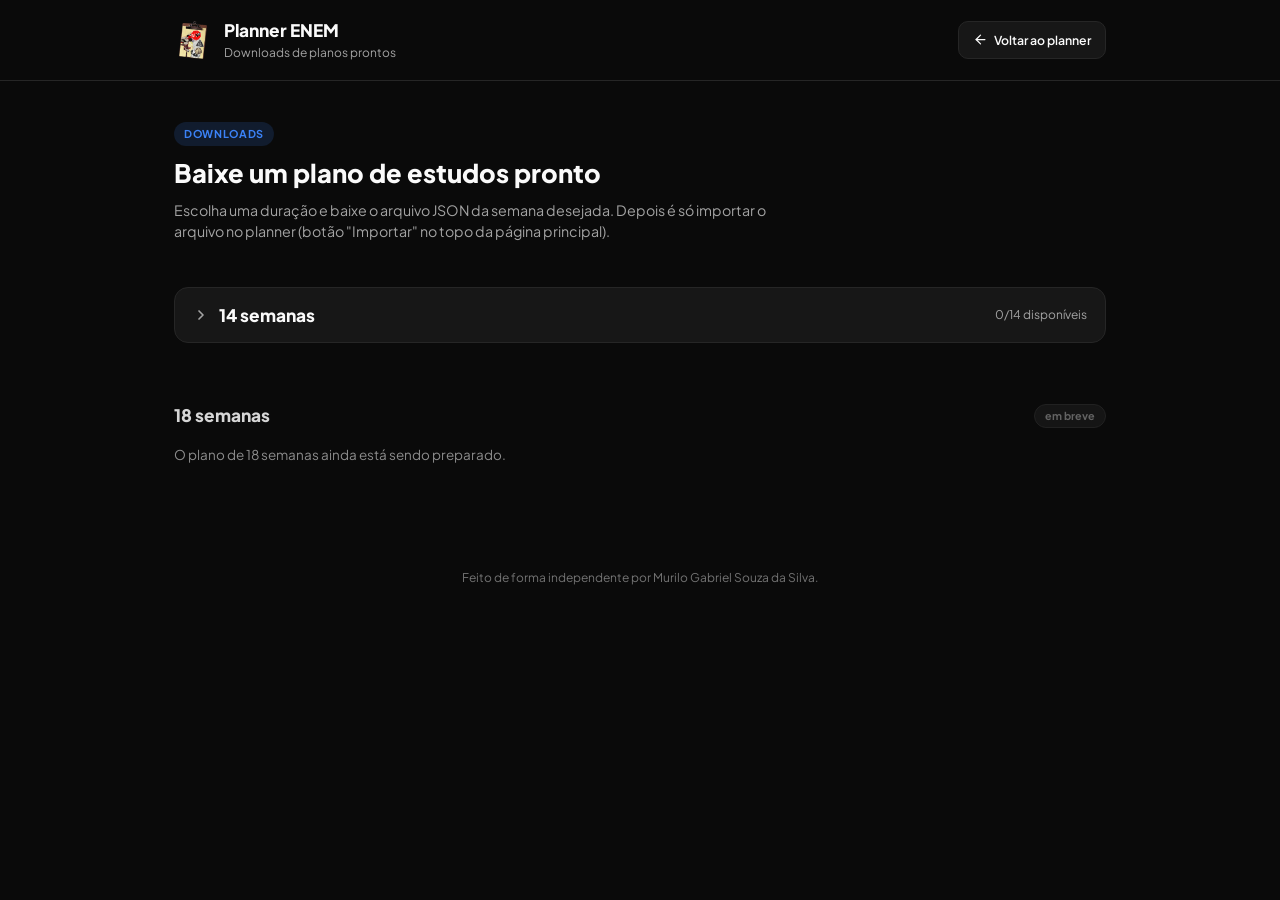
==== downloads/index.html @ 8cdd1466 "add semanas como download" ====
<!DOCTYPE html>
<html lang="pt-BR">

<head>
  <meta charset="UTF-8" />
  <meta name="viewport" content="width=device-width, initial-scale=1.0" />
  <title>Downloads — Planner ENEM</title>
  <link rel="icon" type="image/png" href="../icon.png" />
  <link rel="preconnect" href="https://fonts.googleapis.com" />
  <link rel="preconnect" href="https://fonts.gstatic.com" crossorigin />
  <link href="https://fonts.googleapis.com/css2?family=Plus+Jakarta+Sans:wght@400;500;600;700;800&display=swap"
    rel="stylesheet" />
  <link rel="stylesheet" href="downloads.css" />
</head>

<body>

  <header class="header">
    <div class="header-inner">
      <a class="header-title header-title--link" href="../index.html">
        <div class="header-logo">
          <img src="../icon.png" alt="Logo Planner ENEM" />
        </div>
        <div>
          <h1>Planner ENEM</h1>
          <p class="header-sub">Downloads de planos prontos</p>
        </div>
      </a>
      <a class="btn-action" href="../index.html">
        <svg width="15" height="15" viewBox="0 0 24 24" fill="none" stroke="currentColor" stroke-width="2"
          stroke-linecap="round" stroke-linejoin="round">
          <line x1="19" y1="12" x2="5" y2="12" />
          <polyline points="12 19 5 12 12 5" />
        </svg>
        Voltar ao planner
      </a>
    </div>
  </header>

  <main class="dl-main">

    <section class="dl-hero">
      <span class="dl-eyebrow">Downloads</span>
      <h2 class="dl-hero-title">Baixe um plano de estudos pronto</h2>
      <p class="dl-hero-lead">
        Escolha uma duração e baixe o arquivo JSON da semana desejada. Depois é só
        importar o arquivo no planner (botão "Importar" no topo da página principal).
      </p>
    </section>

    <section class="dl-plan" id="plan-14">
      <button class="dl-plan-head dl-plan-head--toggle" id="toggle-14" aria-expanded="false"
        aria-controls="grid-14">
        <div class="dl-plan-head-left">
          <span class="dl-plan-chevron" id="chevron-14">
            <svg width="16" height="16" viewBox="0 0 24 24" fill="none" stroke="currentColor" stroke-width="2.5"
              stroke-linecap="round" stroke-linejoin="round">
              <polyline points="9 18 15 12 9 6" />
            </svg>
          </span>
          <h3>14 semanas</h3>
        </div>
        <span class="dl-plan-count" id="count-14">0/14 disponíveis</span>
      </button>
      <div class="dl-grid" id="grid-14" hidden>
        <!-- gerado por JS -->
      </div>
    </section>

    <section class="dl-plan dl-plan--soon">
      <div class="dl-plan-head">
        <div class="dl-plan-head-left">
          <h3>18 semanas</h3>
        </div>
        <span class="dl-plan-tag">em breve</span>
      </div>
      <p class="dl-soon-text">O plano de 18 semanas ainda está sendo preparado.</p>
    </section>

  </main>

  <footer class="dl-footer">
    <p>Feito de forma independente por Murilo Gabriel Souza da Silva.</p>
  </footer>

  <script src="downloads.js"></script>
</body>

</html>
---- downloads/downloads.css ----
:root {
  --bg-base:      #0A0A0A;
  --bg-card:      #171717;
  --bg-block:     #1C1C1C;
  --bg-block-hover: #262626;

  --text-primary:   #FAFAFA;
  --text-secondary: #A3A3A3;
  --text-muted:     #737373;

  --accent:       #3B82F6;
  --accent-light: rgba(59, 130, 246, 0.15);

  --success:      #10B981;
  --success-light: rgba(16, 185, 129, 0.15);
  --error:        #EF4444;
  --error-light:  rgba(239, 68, 68, 0.12);

  --border:       #262626;
  --border-hover: #404040;

  --radius-sm: 6px;
  --radius-md: 10px;
  --radius-lg: 14px;

  --font-display: 'Plus Jakarta Sans', sans-serif;
  --font-body:    'Plus Jakarta Sans', sans-serif;

  --shadow-md: 0 4px 6px -1px rgba(0,0,0,0.5), 0 2px 4px -1px rgba(0,0,0,0.4);
}

*, *::before, *::after { box-sizing: border-box; margin: 0; padding: 0; }

html { font-size: 15px; scroll-behavior: smooth; }

body {
  font-family: var(--font-body);
  background: var(--bg-base);
  color: var(--text-primary);
  min-height: 100vh;
  line-height: 1.5;
  -webkit-font-smoothing: antialiased;
}

/* Header (mesmo padrão do site principal) */
.header {
  border-bottom: 1px solid var(--border);
  background: var(--bg-base);
  position: sticky;
  top: 0;
  z-index: 10;
}
.header-inner {
  max-width: 980px;
  margin: 0 auto;
  padding: 18px 24px;
  display: flex;
  align-items: center;
  justify-content: space-between;
  gap: 16px;
}
.header-title { display: flex; align-items: center; gap: 12px; }
.header-title--link { text-decoration: none; color: inherit; }
.header-logo img { width: 38px; height: 38px; border-radius: var(--radius-sm); display: block; }
.header h1 { font-family: var(--font-display); font-size: 1.15rem; font-weight: 800; }
.header-sub { color: var(--text-secondary); font-size: 0.8rem; }

.btn-action {
  display: inline-flex;
  align-items: center;
  gap: 6px;
  padding: 9px 14px;
  border-radius: var(--radius-md);
  border: 1px solid var(--border);
  background: var(--bg-card);
  color: var(--text-primary);
  font-size: 0.82rem;
  font-weight: 600;
  text-decoration: none;
  cursor: pointer;
  transition: border-color .15s, background .15s;
}
.btn-action:hover { border-color: var(--border-hover); background: var(--bg-block-hover); }

/* Main */
.dl-main {
  max-width: 980px;
  margin: 0 auto;
  padding: 40px 24px 80px;
  display: flex;
  flex-direction: column;
  gap: 44px;
}

.dl-hero { max-width: 640px; }
.dl-eyebrow {
  display: inline-block;
  font-size: 0.72rem;
  font-weight: 700;
  letter-spacing: 0.06em;
  text-transform: uppercase;
  color: var(--accent);
  background: var(--accent-light);
  padding: 4px 10px;
  border-radius: 999px;
  margin-bottom: 12px;
}
.dl-hero-title {
  font-family: var(--font-display);
  font-size: 1.7rem;
  font-weight: 800;
  margin-bottom: 10px;
  line-height: 1.25;
}
.dl-hero-lead { color: var(--text-secondary); font-size: 0.95rem; }

.dl-plan-head {
  display: flex;
  align-items: center;
  justify-content: space-between;
  margin-bottom: 16px;
}
.dl-plan-head h3 { font-family: var(--font-display); font-size: 1.15rem; font-weight: 800; }
.dl-plan-head-left { display: flex; align-items: center; gap: 10px; }
.dl-plan-count { font-size: 0.8rem; color: var(--text-secondary); }

.dl-plan-head--toggle {
  width: 100%;
  background: var(--bg-card);
  border: 1px solid var(--border);
  border-radius: var(--radius-lg);
  padding: 16px 18px;
  cursor: pointer;
  font-family: inherit;
  color: var(--text-primary);
  transition: border-color .15s, background .15s;
}
.dl-plan-head--toggle:hover { border-color: var(--border-hover); background: var(--bg-block-hover); }

.dl-plan-chevron {
  display: inline-flex;
  color: var(--text-secondary);
  transition: transform .2s ease;
}
.dl-plan-head--toggle[aria-expanded="true"] .dl-plan-chevron { transform: rotate(90deg); }
.dl-plan-tag {
  font-size: 0.72rem;
  font-weight: 700;
  color: var(--text-muted);
  background: var(--bg-card);
  border: 1px solid var(--border);
  padding: 3px 10px;
  border-radius: 999px;
}
.dl-plan--soon { opacity: 0.85; }
.dl-soon-text { color: var(--text-secondary); font-size: 0.9rem; }

.dl-grid {
  display: grid;
  grid-template-columns: repeat(auto-fill, minmax(210px, 1fr));
  gap: 12px;
  margin-top: 16px;
}

.dl-card {
  background: var(--bg-card);
  border: 1px solid var(--border);
  border-radius: var(--radius-lg);
  padding: 16px;
  display: flex;
  flex-direction: column;
  gap: 10px;
}

.dl-card-title { font-weight: 700; font-size: 0.95rem; }

.dl-card-status {
  font-size: 0.75rem;
  font-weight: 600;
  display: inline-flex;
  align-items: center;
  gap: 6px;
  width: fit-content;
  padding: 3px 9px;
  border-radius: 999px;
}
.dl-card-status--ok { color: var(--success); background: var(--success-light); }
.dl-card-status--missing { color: var(--text-muted); background: rgba(255,255,255,0.04); }

.dl-card-btn {
  margin-top: auto;
  display: inline-flex;
  align-items: center;
  justify-content: center;
  gap: 6px;
  padding: 9px 12px;
  border-radius: var(--radius-md);
  font-size: 0.82rem;
  font-weight: 700;
  text-decoration: none;
  border: 1px solid var(--border);
  transition: border-color .15s, background .15s, opacity .15s;
}
.dl-card-btn--ok {
  background: var(--accent);
  border-color: var(--accent);
  color: #fff;
}
.dl-card-btn--ok:hover { filter: brightness(1.08); }
.dl-card-btn--disabled {
  background: var(--bg-block);
  color: var(--text-muted);
  pointer-events: none;
  opacity: 0.6;
}

.dl-footer {
  text-align: center;
  color: var(--text-muted);
  font-size: 0.8rem;
  padding: 24px;
}
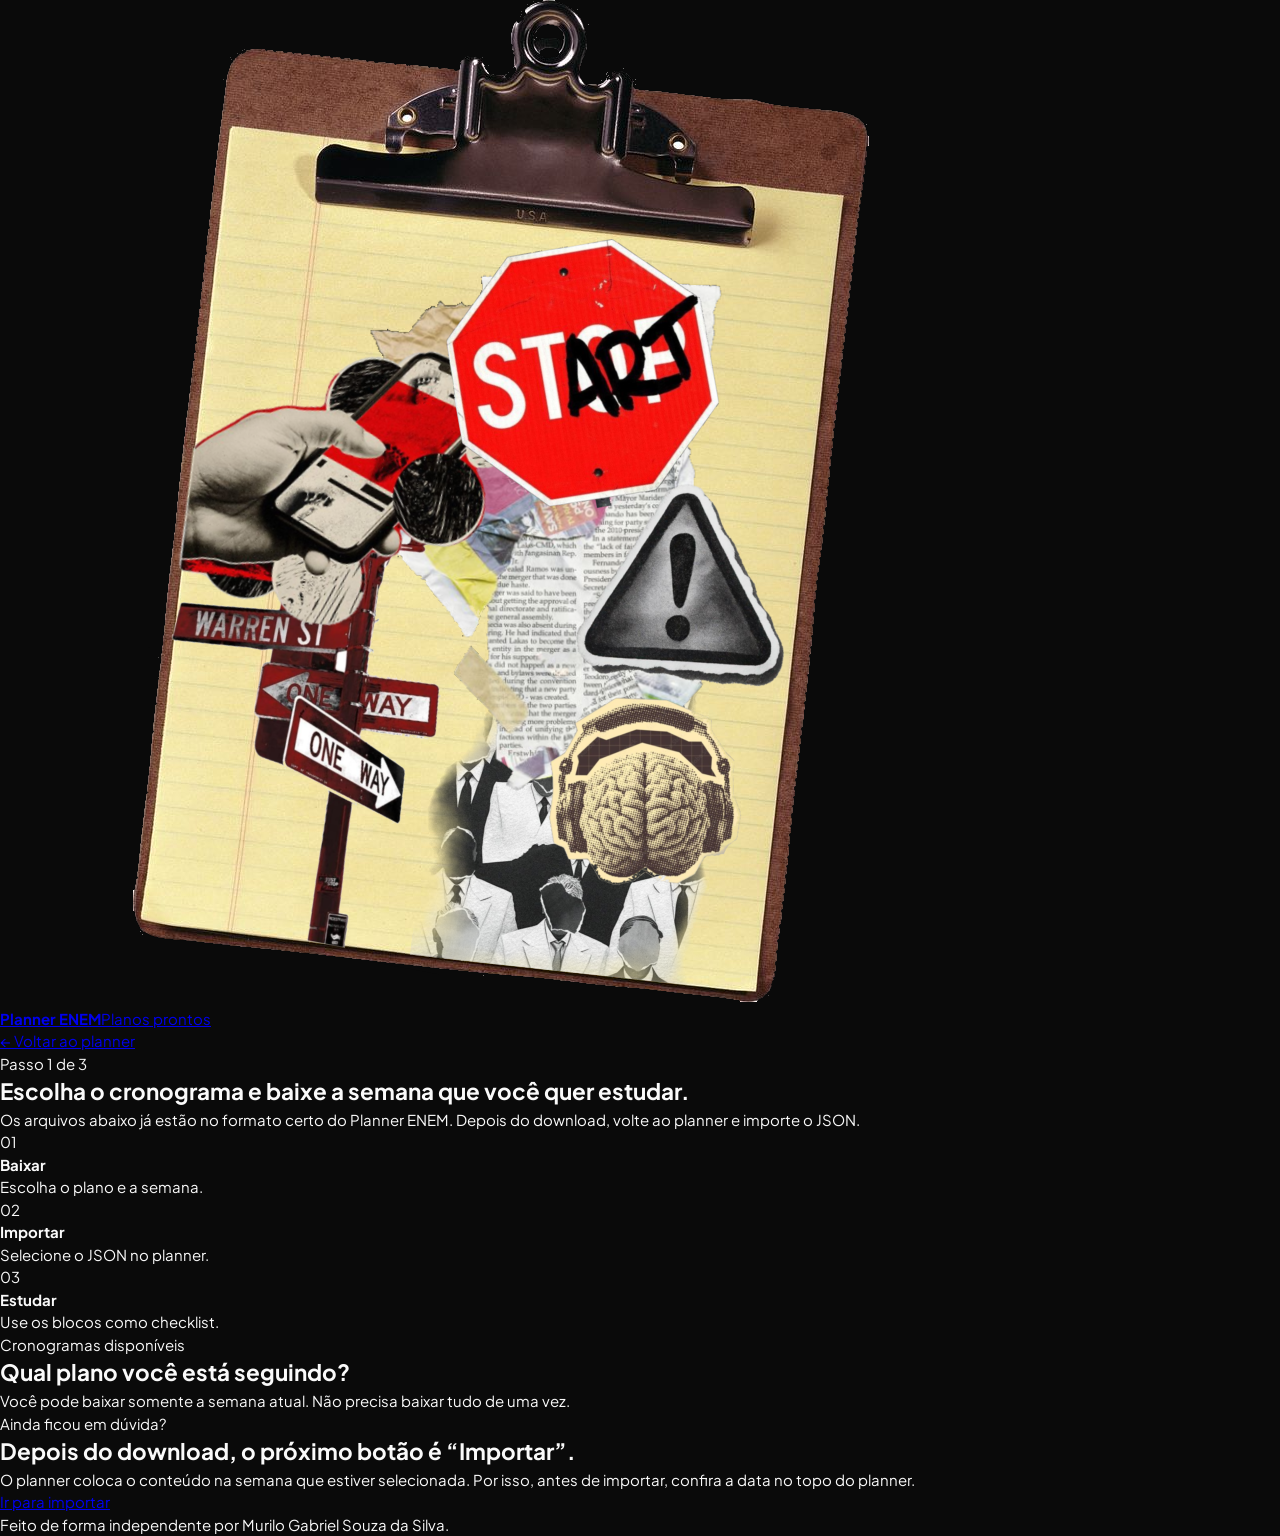
==== commit 4f56935e: "Redesenha página de planos prontos" ====
--- a/downloads/index.html
+++ b/downloads/index.html
@@ -1,89 +1,68 @@
 <!DOCTYPE html>
 <html lang="pt-BR">
-
 <head>
   <meta charset="UTF-8" />
   <meta name="viewport" content="width=device-width, initial-scale=1.0" />
-  <title>Downloads — Planner ENEM</title>
+  <meta name="description" content="Baixe cronogramas prontos para importar no Planner ENEM." />
+  <meta name="theme-color" content="#0a0a0a" />
+  <title>Planos prontos — Planner ENEM</title>
   <link rel="icon" type="image/png" href="../icon.png" />
   <link rel="preconnect" href="https://fonts.googleapis.com" />
   <link rel="preconnect" href="https://fonts.gstatic.com" crossorigin />
-  <link href="https://fonts.googleapis.com/css2?family=Plus+Jakarta+Sans:wght@400;500;600;700;800&display=swap"
-    rel="stylesheet" />
+  <link href="https://fonts.googleapis.com/css2?family=Plus+Jakarta+Sans:wght@400;500;600;700;800&display=swap" rel="stylesheet" />
   <link rel="stylesheet" href="downloads.css" />
 </head>
-
 <body>
-
-  <header class="header">
-    <div class="header-inner">
-      <a class="header-title header-title--link" href="../index.html">
-        <div class="header-logo">
-          <img src="../icon.png" alt="Logo Planner ENEM" />
-        </div>
-        <div>
-          <h1>Planner ENEM</h1>
-          <p class="header-sub">Downloads de planos prontos</p>
-        </div>
+  <header class="topbar">
+    <div class="topbar__inner">
+      <a class="brand" href="../">
+        <img src="../icon.png" alt="" />
+        <div><strong>Planner ENEM</strong><span>Planos prontos</span></div>
       </a>
-      <a class="btn-action" href="../index.html">
-        <svg width="15" height="15" viewBox="0 0 24 24" fill="none" stroke="currentColor" stroke-width="2"
-          stroke-linecap="round" stroke-linejoin="round">
-          <line x1="19" y1="12" x2="5" y2="12" />
-          <polyline points="12 19 5 12 12 5" />
-        </svg>
-        Voltar ao planner
-      </a>
+      <a class="back" href="../">← Voltar ao planner</a>
     </div>
   </header>
 
-  <main class="dl-main">
-
-    <section class="dl-hero">
-      <span class="dl-eyebrow">Downloads</span>
-      <h2 class="dl-hero-title">Baixe um plano de estudos pronto</h2>
-      <p class="dl-hero-lead">
-        Escolha uma duração e baixe o arquivo JSON da semana desejada. Depois é só
-        importar o arquivo no planner (botão "Importar" no topo da página principal).
-      </p>
+  <main class="shell">
+    <section class="hero">
+      <span class="eyebrow">Passo 1 de 3</span>
+      <h1>Escolha o cronograma e baixe a semana que você quer estudar.</h1>
+      <p>Os arquivos abaixo já estão no formato certo do Planner ENEM. Depois do download, volte ao planner e importe o JSON.</p>
     </section>
 
-    <section class="dl-plan" id="plan-14">
-      <button class="dl-plan-head dl-plan-head--toggle" id="toggle-14" aria-expanded="false"
-        aria-controls="grid-14">
-        <div class="dl-plan-head-left">
-          <span class="dl-plan-chevron" id="chevron-14">
-            <svg width="16" height="16" viewBox="0 0 24 24" fill="none" stroke="currentColor" stroke-width="2.5"
-              stroke-linecap="round" stroke-linejoin="round">
-              <polyline points="9 18 15 12 9 6" />
-            </svg>
-          </span>
-          <h3>14 semanas</h3>
-        </div>
-        <span class="dl-plan-count" id="count-14">0/14 disponíveis</span>
-      </button>
-      <div class="dl-grid" id="grid-14" hidden>
-        <!-- gerado por JS -->
-      </div>
+    <section class="steps" aria-label="Como usar os downloads">
+      <article class="step step--active"><span>01</span><div><strong>Baixar</strong><p>Escolha o plano e a semana.</p></div></article>
+      <article class="step"><span>02</span><div><strong>Importar</strong><p>Selecione o JSON no planner.</p></div></article>
+      <article class="step"><span>03</span><div><strong>Estudar</strong><p>Use os blocos como checklist.</p></div></article>
     </section>
 
-    <section class="dl-plan dl-plan--soon">
-      <div class="dl-plan-head">
-        <div class="dl-plan-head-left">
-          <h3>18 semanas</h3>
-        </div>
-        <span class="dl-plan-tag">em breve</span>
-      </div>
-      <p class="dl-soon-text">O plano de 18 semanas ainda está sendo preparado.</p>
+    <section class="plans-heading">
+      <div><span class="eyebrow">Cronogramas disponíveis</span><h2>Qual plano você está seguindo?</h2></div>
+      <p>Você pode baixar somente a semana atual. Não precisa baixar tudo de uma vez.</p>
     </section>
 
+    <div class="plans" id="plans"></div>
+
+    <section class="help-card">
+      <div>
+        <span class="eyebrow">Ainda ficou em dúvida?</span>
+        <h2>Depois do download, o próximo botão é “Importar”.</h2>
+        <p>O planner coloca o conteúdo na semana que estiver selecionada. Por isso, antes de importar, confira a data no topo do planner.</p>
+      </div>
+      <a class="button button--primary" href="../?import=1">Ir para importar</a>
+    </section>
   </main>
 
-  <footer class="dl-footer">
-    <p>Feito de forma independente por Murilo Gabriel Souza da Silva.</p>
-  </footer>
+  <footer>Feito de forma independente por Murilo Gabriel Souza da Silva.</footer>
+
+  <div class="download-next" id="download-next" hidden>
+    <div>
+      <span class="download-next__check">✓</span>
+      <div><strong id="download-next-title">Download iniciado</strong><p>Agora volte ao planner e importe o arquivo.</p></div>
+    </div>
+    <a class="button button--primary" href="../?import=1">Ir para importar</a>
+  </div>
 
   <script src="downloads.js"></script>
 </body>
-
-</html>
+</html>
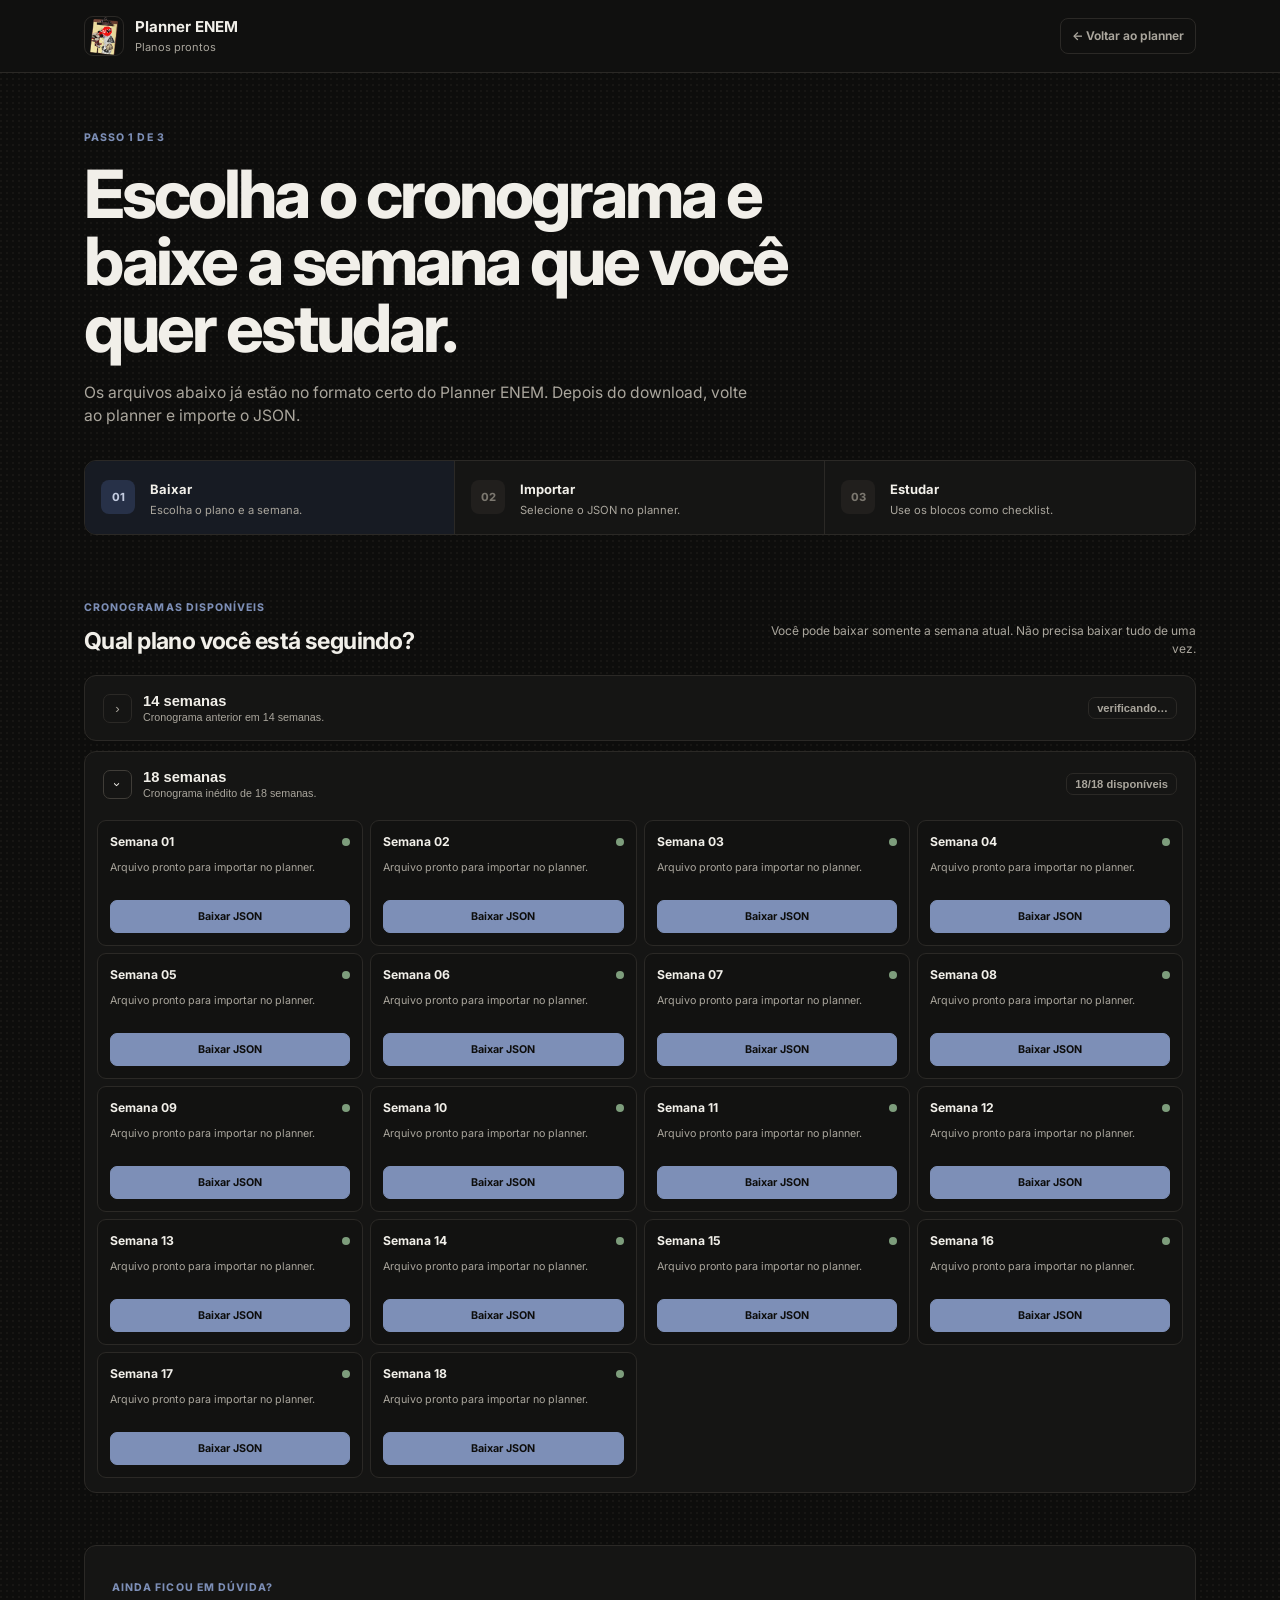
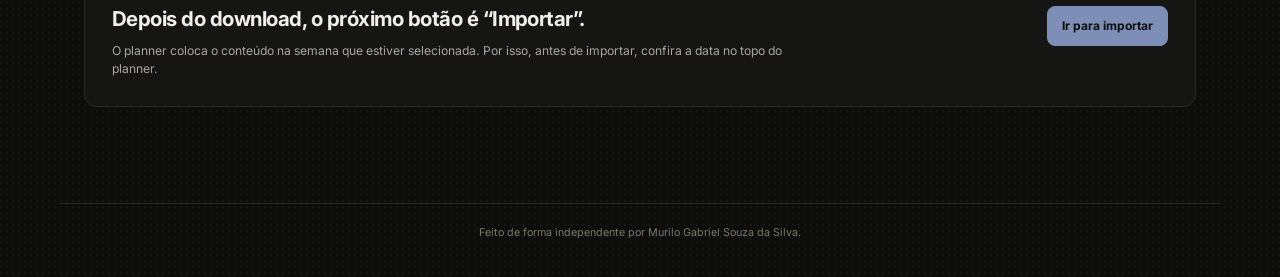
==== commit 6b612fe5: "Refina identidade visual com paleta sóbria e textura" ====
--- a/downloads/index.html
+++ b/downloads/index.html
@@ -4,12 +4,12 @@
   <meta charset="UTF-8" />
   <meta name="viewport" content="width=device-width, initial-scale=1.0" />
   <meta name="description" content="Baixe cronogramas prontos para importar no Planner ENEM." />
-  <meta name="theme-color" content="#0a0a0a" />
+  <meta name="theme-color" content="#0d0d0c" />
   <title>Planos prontos — Planner ENEM</title>
   <link rel="icon" type="image/png" href="../icon.png" />
   <link rel="preconnect" href="https://fonts.googleapis.com" />
   <link rel="preconnect" href="https://fonts.gstatic.com" crossorigin />
-  <link href="https://fonts.googleapis.com/css2?family=Plus+Jakarta+Sans:wght@400;500;600;700;800&display=swap" rel="stylesheet" />
+  <link href="https://fonts.googleapis.com/css2?family=Inter:wght@400;500;600;700;800&display=swap" rel="stylesheet" />
   <link rel="stylesheet" href="downloads.css" />
 </head>
 <body>
--- a/downloads/downloads.css
+++ b/downloads/downloads.css
@@ -1,222 +1,114 @@
-:root {
-  --bg-base:      #0A0A0A;
-  --bg-card:      #171717;
-  --bg-block:     #1C1C1C;
-  --bg-block-hover: #262626;
+:root{
+  --bg:#0d0d0c;
+  --surface:#151514;
+  --surface-2:#1a1918;
+  --surface-3:#211f1d;
+  --line:#2b2926;
+  --line-strong:#403d38;
+  --text:#f1efe9;
+  --muted:#aaa69d;
+  --muted-2:#7b776f;
+  --accent:#7d8fb7;
+  --accent-hover:#8d9dc1;
+  --success:#7d9d7c;
+  --font:'Inter',system-ui,-apple-system,BlinkMacSystemFont,'Segoe UI',sans-serif;
+  --shadow:0 18px 46px rgba(0,0,0,.34);
+}
+*{box-sizing:border-box;margin:0;padding:0}
+html{scroll-behavior:smooth}
+body{
+  min-height:100vh;color:var(--text);font-family:var(--font);line-height:1.5;-webkit-font-smoothing:antialiased;
+  background-color:var(--bg);
+  background-image:radial-gradient(circle at 1px 1px,#171614 1px,transparent 1px);
+  background-size:6px 6px;
+}
+a{color:inherit}
+[hidden]{display:none!important}
+.topbar{position:sticky;top:0;z-index:20;border-bottom:1px solid var(--line);background:#10100f}
+.topbar__inner{max-width:1160px;margin:auto;min-height:72px;padding:11px 24px;display:flex;align-items:center;justify-content:space-between;gap:20px}
+.brand{display:flex;align-items:center;gap:11px;text-decoration:none}
+.brand img{width:40px;height:40px;border-radius:9px;border:1px solid var(--line)}
+.brand strong,.brand span{display:block}
+.brand strong{font-size:.94rem;font-weight:700}
+.brand span{font-size:.69rem;color:var(--muted)}
+.back{padding:8px 11px;border:1px solid var(--line);border-radius:8px;text-decoration:none;font-size:.75rem;font-weight:650;color:var(--muted);transition:.16s}
+.back:hover{color:var(--text);border-color:var(--line-strong);background:var(--surface-2)}
 
-  --text-primary:   #FAFAFA;
-  --text-secondary: #A3A3A3;
-  --text-muted:     #737373;
+.shell{max-width:1160px;margin:auto;padding:50px 24px 96px}
+.eyebrow{font-size:.66rem;line-height:1;font-weight:750;text-transform:uppercase;letter-spacing:.1em;color:var(--accent)}
+.hero{max-width:830px}
+.hero h1{font-size:clamp(2.25rem,5.2vw,4.25rem);line-height:1.01;letter-spacing:-.045em;margin:14px 0 18px;font-weight:750}
+.hero p{max-width:680px;color:var(--muted);font-size:.98rem}
+.steps{display:grid;grid-template-columns:repeat(3,1fr);gap:0;margin-top:32px;border:1px solid var(--line);border-radius:12px;overflow:hidden;background:var(--surface)}
+.step{padding:15px 16px;border-right:1px solid var(--line);background:var(--surface);display:grid;grid-template-columns:38px 1fr;gap:11px;align-items:center}
+.step:last-child{border-right:0}
+.step>span{width:34px;height:34px;border-radius:8px;background:var(--surface-3);display:grid;place-items:center;color:var(--muted-2);font-size:.7rem;font-weight:750}
+.step strong{font-size:.81rem}
+.step p{font-size:.7rem;color:var(--muted);margin-top:2px}
+.step--active{background:#171b23}
+.step--active>span{color:#c3cce0;background:#273148}
 
-  --accent:       #3B82F6;
-  --accent-light: rgba(59, 130, 246, 0.15);
+.plans-heading{margin:58px 0 17px;display:flex;align-items:flex-end;justify-content:space-between;gap:20px}
+.plans-heading h2{font-size:1.45rem;letter-spacing:-.025em;margin-top:7px}
+.plans-heading p{max-width:430px;color:var(--muted);font-size:.75rem;text-align:right}
+.plans{display:flex;flex-direction:column;gap:10px}
+.plan{border:1px solid var(--line);border-radius:12px;background:var(--surface);overflow:hidden}
+.plan__toggle{width:100%;border:0;background:transparent;color:var(--text);padding:17px 18px;display:flex;align-items:center;justify-content:space-between;gap:16px;cursor:pointer;text-align:left}
+.plan__toggle:hover{background:var(--surface-2)}
+.plan__title{display:flex;align-items:center;gap:11px}
+.plan__arrow{width:29px;height:29px;border:1px solid var(--line);border-radius:7px;display:grid;place-items:center;color:var(--muted);transition:.16s}
+.plan__toggle[aria-expanded="true"] .plan__arrow{transform:rotate(90deg);color:var(--text);border-color:var(--line-strong)}
+.plan__title strong{font-size:.92rem}
+.plan__title small{display:block;color:var(--muted);font-size:.67rem;margin-top:2px}
+.plan__count{font-size:.7rem;color:var(--muted);font-weight:650;padding:4px 8px;border:1px solid var(--line);border-radius:7px}
+.plan__body{padding:4px 12px 14px}
+.weeks-grid{display:grid;grid-template-columns:repeat(4,1fr);gap:7px}
+.week-card{min-height:126px;padding:12px;border:1px solid var(--line);border-radius:9px;background:#121211;display:flex;flex-direction:column}
+.week-card__top{display:flex;align-items:center;justify-content:space-between;gap:8px}
+.week-card strong{font-size:.76rem}
+.status{width:8px;height:8px;border-radius:50%;background:#4a4742}
+.status.ok{background:var(--success)}
+.week-card p{font-size:.67rem;color:var(--muted);margin:8px 0 11px}
+.week-card__actions{margin-top:auto;display:flex;gap:6px}
+.download-btn{flex:1;min-height:33px;border-radius:7px;border:1px solid var(--line);display:flex;align-items:center;justify-content:center;text-decoration:none;font-size:.67rem;font-weight:700;transition:.16s}
+.download-btn.ok{background:var(--accent);border-color:var(--accent);color:#0d0d0c}
+.download-btn.ok:hover{background:var(--accent-hover);border-color:var(--accent-hover)}
+.download-btn.missing{pointer-events:none;color:var(--muted-2);background:var(--surface-2)}
+.week-card__status{font-size:.61rem;color:var(--muted-2)}
 
-  --success:      #10B981;
-  --success-light: rgba(16, 185, 129, 0.15);
-  --error:        #EF4444;
-  --error-light:  rgba(239, 68, 68, 0.12);
+.help-card{margin-top:52px;padding:27px;border:1px solid var(--line);border-radius:12px;background:var(--surface);display:flex;justify-content:space-between;align-items:center;gap:24px}
+.help-card h2{font-size:1.28rem;letter-spacing:-.025em;margin:7px 0}
+.help-card p{font-size:.76rem;color:var(--muted);max-width:680px}
+.button{min-height:40px;padding:0 14px;border-radius:8px;border:1px solid var(--line);display:inline-flex;align-items:center;justify-content:center;text-decoration:none;font-size:.75rem;font-weight:700;white-space:nowrap}
+.button--primary{background:var(--accent);border-color:var(--accent);color:#0d0d0c}
+.button--primary:hover{background:var(--accent-hover);border-color:var(--accent-hover)}
+footer{max-width:1160px;margin:auto;border-top:1px solid var(--line);padding:21px 24px 36px;text-align:center;color:var(--muted-2);font-size:.67rem}
 
-  --border:       #262626;
-  --border-hover: #404040;
+.download-next{position:fixed;left:50%;bottom:18px;transform:translateX(-50%);z-index:30;width:min(700px,calc(100vw - 28px));padding:11px 11px 11px 13px;border:1px solid #526953;border-radius:10px;background:var(--surface-3);box-shadow:var(--shadow);display:flex;align-items:center;justify-content:space-between;gap:15px}
+.download-next>div{display:flex;align-items:center;gap:11px}
+.download-next__check{width:31px;height:31px;border-radius:8px;background:#263126;color:#bfd0be;display:grid;place-items:center;font-weight:800}
+.download-next strong{font-size:.77rem}
+.download-next p{font-size:.67rem;color:var(--muted);margin-top:2px}
 
-  --radius-sm: 6px;
-  --radius-md: 10px;
-  --radius-lg: 14px;
-
-  --font-display: 'Plus Jakarta Sans', sans-serif;
-  --font-body:    'Plus Jakarta Sans', sans-serif;
-
-  --shadow-md: 0 4px 6px -1px rgba(0,0,0,0.5), 0 2px 4px -1px rgba(0,0,0,0.4);
+@media(max-width:850px){
+  .weeks-grid{grid-template-columns:repeat(2,1fr)}
+  .plans-heading{align-items:flex-start;flex-direction:column}
+  .plans-heading p{text-align:left}
+  .help-card{align-items:flex-start;flex-direction:column}
+  .steps{grid-template-columns:1fr}
+  .step{border-right:0;border-bottom:1px solid var(--line)}
+  .step:last-child{border-bottom:0}
 }
-
-*, *::before, *::after { box-sizing: border-box; margin: 0; padding: 0; }
-
-html { font-size: 15px; scroll-behavior: smooth; }
-
-body {
-  font-family: var(--font-body);
-  background: var(--bg-base);
-  color: var(--text-primary);
-  min-height: 100vh;
-  line-height: 1.5;
-  -webkit-font-smoothing: antialiased;
+@media(max-width:520px){
+  .shell{padding:34px 14px 88px}
+  .topbar__inner{padding:10px 14px}
+  .brand span{display:none}
+  .back{font-size:.68rem}
+  .hero h1{font-size:2.2rem}
+  .weeks-grid{grid-template-columns:1fr 1fr}
+  .plan__toggle{padding:14px}
+  .plan__count{display:none}
+  .download-next{align-items:stretch;flex-direction:column}
+  .download-next .button{width:100%}
 }
-
-/* Header (mesmo padrão do site principal) */
-.header {
-  border-bottom: 1px solid var(--border);
-  background: var(--bg-base);
-  position: sticky;
-  top: 0;
-  z-index: 10;
-}
-.header-inner {
-  max-width: 980px;
-  margin: 0 auto;
-  padding: 18px 24px;
-  display: flex;
-  align-items: center;
-  justify-content: space-between;
-  gap: 16px;
-}
-.header-title { display: flex; align-items: center; gap: 12px; }
-.header-title--link { text-decoration: none; color: inherit; }
-.header-logo img { width: 38px; height: 38px; border-radius: var(--radius-sm); display: block; }
-.header h1 { font-family: var(--font-display); font-size: 1.15rem; font-weight: 800; }
-.header-sub { color: var(--text-secondary); font-size: 0.8rem; }
-
-.btn-action {
-  display: inline-flex;
-  align-items: center;
-  gap: 6px;
-  padding: 9px 14px;
-  border-radius: var(--radius-md);
-  border: 1px solid var(--border);
-  background: var(--bg-card);
-  color: var(--text-primary);
-  font-size: 0.82rem;
-  font-weight: 600;
-  text-decoration: none;
-  cursor: pointer;
-  transition: border-color .15s, background .15s;
-}
-.btn-action:hover { border-color: var(--border-hover); background: var(--bg-block-hover); }
-
-/* Main */
-.dl-main {
-  max-width: 980px;
-  margin: 0 auto;
-  padding: 40px 24px 80px;
-  display: flex;
-  flex-direction: column;
-  gap: 44px;
-}
-
-.dl-hero { max-width: 640px; }
-.dl-eyebrow {
-  display: inline-block;
-  font-size: 0.72rem;
-  font-weight: 700;
-  letter-spacing: 0.06em;
-  text-transform: uppercase;
-  color: var(--accent);
-  background: var(--accent-light);
-  padding: 4px 10px;
-  border-radius: 999px;
-  margin-bottom: 12px;
-}
-.dl-hero-title {
-  font-family: var(--font-display);
-  font-size: 1.7rem;
-  font-weight: 800;
-  margin-bottom: 10px;
-  line-height: 1.25;
-}
-.dl-hero-lead { color: var(--text-secondary); font-size: 0.95rem; }
-
-.dl-plan-head {
-  display: flex;
-  align-items: center;
-  justify-content: space-between;
-  margin-bottom: 16px;
-}
-.dl-plan-head h3 { font-family: var(--font-display); font-size: 1.15rem; font-weight: 800; }
-.dl-plan-head-left { display: flex; align-items: center; gap: 10px; }
-.dl-plan-count { font-size: 0.8rem; color: var(--text-secondary); }
-
-.dl-plan-head--toggle {
-  width: 100%;
-  background: var(--bg-card);
-  border: 1px solid var(--border);
-  border-radius: var(--radius-lg);
-  padding: 16px 18px;
-  cursor: pointer;
-  font-family: inherit;
-  color: var(--text-primary);
-  transition: border-color .15s, background .15s;
-}
-.dl-plan-head--toggle:hover { border-color: var(--border-hover); background: var(--bg-block-hover); }
-
-.dl-plan-chevron {
-  display: inline-flex;
-  color: var(--text-secondary);
-  transition: transform .2s ease;
-}
-.dl-plan-head--toggle[aria-expanded="true"] .dl-plan-chevron { transform: rotate(90deg); }
-.dl-plan-tag {
-  font-size: 0.72rem;
-  font-weight: 700;
-  color: var(--text-muted);
-  background: var(--bg-card);
-  border: 1px solid var(--border);
-  padding: 3px 10px;
-  border-radius: 999px;
-}
-.dl-plan--soon { opacity: 0.85; }
-.dl-soon-text { color: var(--text-secondary); font-size: 0.9rem; }
-
-.dl-grid {
-  display: grid;
-  grid-template-columns: repeat(auto-fill, minmax(210px, 1fr));
-  gap: 12px;
-  margin-top: 16px;
-}
-
-.dl-card {
-  background: var(--bg-card);
-  border: 1px solid var(--border);
-  border-radius: var(--radius-lg);
-  padding: 16px;
-  display: flex;
-  flex-direction: column;
-  gap: 10px;
-}
-
-.dl-card-title { font-weight: 700; font-size: 0.95rem; }
-
-.dl-card-status {
-  font-size: 0.75rem;
-  font-weight: 600;
-  display: inline-flex;
-  align-items: center;
-  gap: 6px;
-  width: fit-content;
-  padding: 3px 9px;
-  border-radius: 999px;
-}
-.dl-card-status--ok { color: var(--success); background: var(--success-light); }
-.dl-card-status--missing { color: var(--text-muted); background: rgba(255,255,255,0.04); }
-
-.dl-card-btn {
-  margin-top: auto;
-  display: inline-flex;
-  align-items: center;
-  justify-content: center;
-  gap: 6px;
-  padding: 9px 12px;
-  border-radius: var(--radius-md);
-  font-size: 0.82rem;
-  font-weight: 700;
-  text-decoration: none;
-  border: 1px solid var(--border);
-  transition: border-color .15s, background .15s, opacity .15s;
-}
-.dl-card-btn--ok {
-  background: var(--accent);
-  border-color: var(--accent);
-  color: #fff;
-}
-.dl-card-btn--ok:hover { filter: brightness(1.08); }
-.dl-card-btn--disabled {
-  background: var(--bg-block);
-  color: var(--text-muted);
-  pointer-events: none;
-  opacity: 0.6;
-}
-
-.dl-footer {
-  text-align: center;
-  color: var(--text-muted);
-  font-size: 0.8rem;
-  padding: 24px;
-}
+@media(max-width:380px){.weeks-grid{grid-template-columns:1fr}}
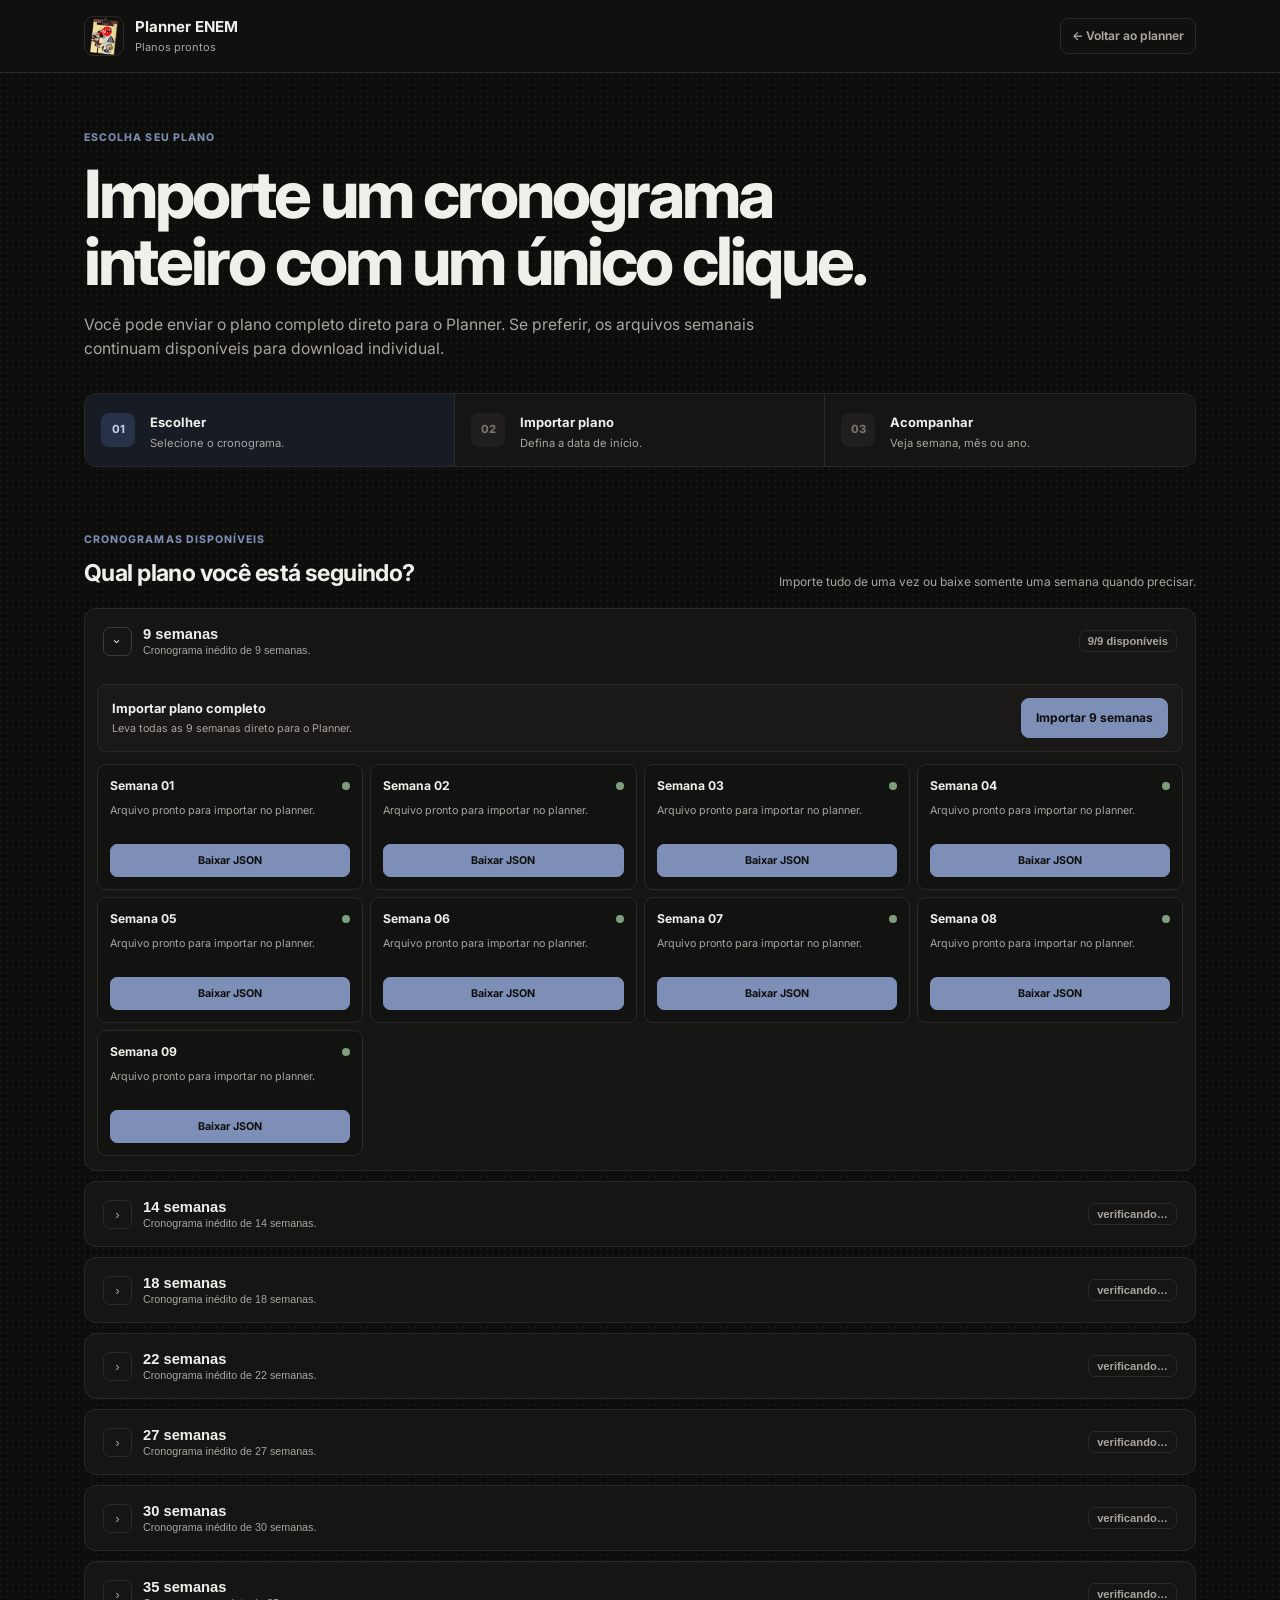
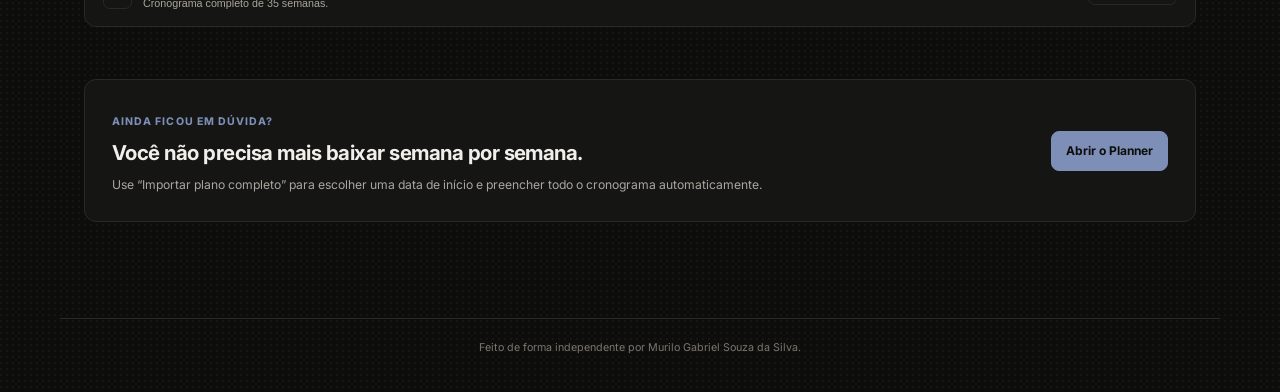
==== commit e0b43816: "Adiciona importação completa e visões mensal e anual" ====
--- a/downloads/index.html
+++ b/downloads/index.html
@@ -5,7 +5,7 @@
   <meta name="viewport" content="width=device-width, initial-scale=1.0" />
   <meta name="description" content="Baixe cronogramas prontos para importar no Planner ENEM." />
   <meta name="theme-color" content="#0d0d0c" />
-  <title>Planos prontos — Planner ENEM</title>
+  <title>Planos prontos | Planner ENEM</title>
   <link rel="icon" type="image/png" href="../icon.png" />
   <link rel="preconnect" href="https://fonts.googleapis.com" />
   <link rel="preconnect" href="https://fonts.gstatic.com" crossorigin />
@@ -25,20 +25,20 @@
 
   <main class="shell">
     <section class="hero">
-      <span class="eyebrow">Passo 1 de 3</span>
-      <h1>Escolha o cronograma e baixe a semana que você quer estudar.</h1>
-      <p>Os arquivos abaixo já estão no formato certo do Planner ENEM. Depois do download, volte ao planner e importe o JSON.</p>
+      <span class="eyebrow">Escolha seu plano</span>
+      <h1>Importe um cronograma inteiro com um único clique.</h1>
+      <p>Você pode enviar o plano completo direto para o Planner. Se preferir, os arquivos semanais continuam disponíveis para download individual.</p>
     </section>
 
     <section class="steps" aria-label="Como usar os downloads">
-      <article class="step step--active"><span>01</span><div><strong>Baixar</strong><p>Escolha o plano e a semana.</p></div></article>
-      <article class="step"><span>02</span><div><strong>Importar</strong><p>Selecione o JSON no planner.</p></div></article>
-      <article class="step"><span>03</span><div><strong>Estudar</strong><p>Use os blocos como checklist.</p></div></article>
+      <article class="step step--active"><span>01</span><div><strong>Escolher</strong><p>Selecione o cronograma.</p></div></article>
+      <article class="step"><span>02</span><div><strong>Importar plano</strong><p>Defina a data de início.</p></div></article>
+      <article class="step"><span>03</span><div><strong>Acompanhar</strong><p>Veja semana, mês ou ano.</p></div></article>
     </section>
 
     <section class="plans-heading">
       <div><span class="eyebrow">Cronogramas disponíveis</span><h2>Qual plano você está seguindo?</h2></div>
-      <p>Você pode baixar somente a semana atual. Não precisa baixar tudo de uma vez.</p>
+      <p>Importe tudo de uma vez ou baixe somente uma semana quando precisar.</p>
     </section>
 
     <div class="plans" id="plans"></div>
@@ -46,10 +46,10 @@
     <section class="help-card">
       <div>
         <span class="eyebrow">Ainda ficou em dúvida?</span>
-        <h2>Depois do download, o próximo botão é “Importar”.</h2>
-        <p>O planner coloca o conteúdo na semana que estiver selecionada. Por isso, antes de importar, confira a data no topo do planner.</p>
+        <h2>Você não precisa mais baixar semana por semana.</h2>
+        <p>Use “Importar plano completo” para escolher uma data de início e preencher todo o cronograma automaticamente.</p>
       </div>
-      <a class="button button--primary" href="../?import=1">Ir para importar</a>
+      <a class="button button--primary" href="../">Abrir o Planner</a>
     </section>
   </main>
 
--- a/downloads/downloads.css
+++ b/downloads/downloads.css
@@ -112,3 +112,8 @@
   .download-next .button{width:100%}
 }
 @media(max-width:380px){.weeks-grid{grid-template-columns:1fr}}
+
+.plan__complete{margin:7px 0 12px;padding:13px 14px;border:1px solid var(--line);border-radius:9px;background:var(--surface-2);display:flex;align-items:center;justify-content:space-between;gap:18px}
+.plan__complete strong{display:block;font-size:.8rem}
+.plan__complete p{margin-top:2px;color:var(--muted);font-size:.67rem}
+@media(max-width:620px){.plan__complete{align-items:stretch;flex-direction:column}.plan__complete .button{width:100%}}
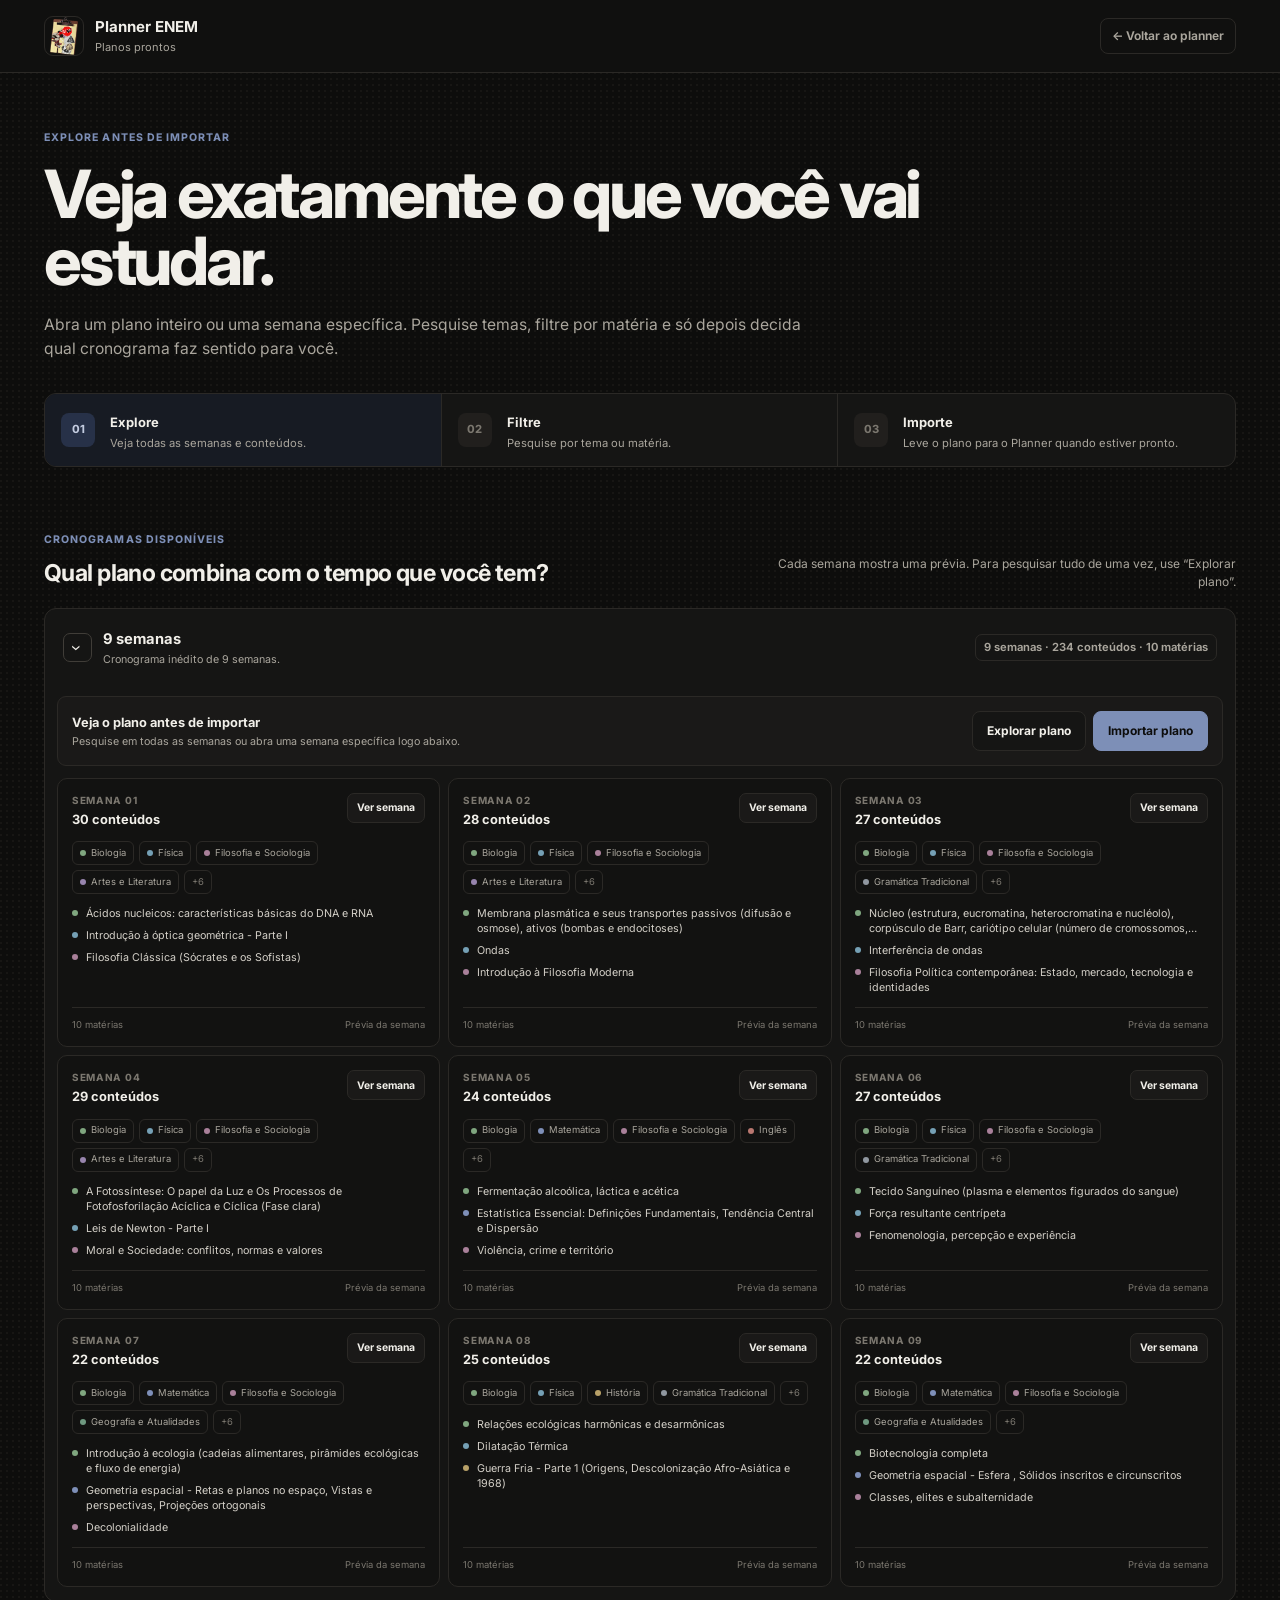
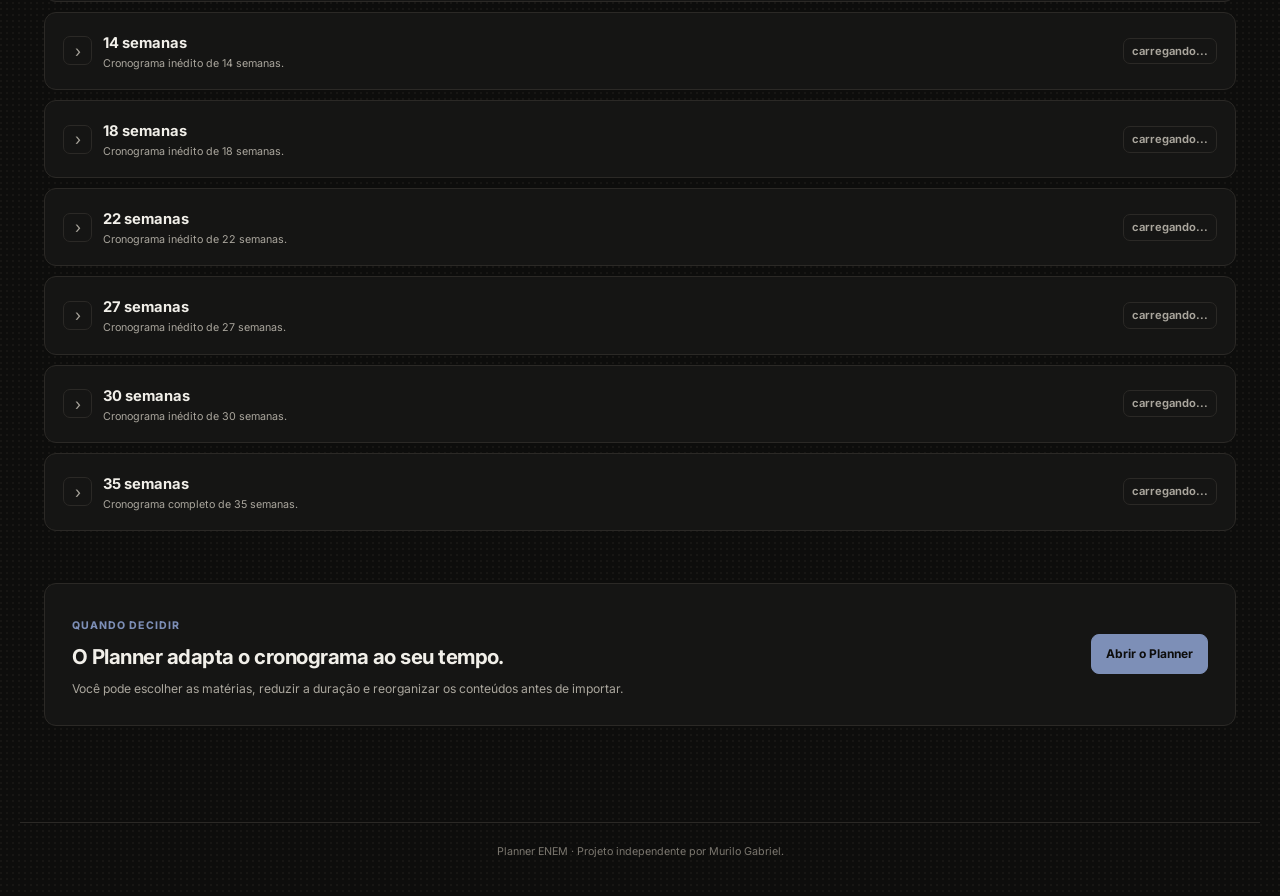
==== commit 8b5753a6: "Transforma planos prontos em explorador de conteúdos" ====
--- a/downloads/index.html
+++ b/downloads/index.html
@@ -3,7 +3,7 @@
 <head>
   <meta charset="UTF-8" />
   <meta name="viewport" content="width=device-width, initial-scale=1.0" />
-  <meta name="description" content="Baixe cronogramas prontos para importar no Planner ENEM." />
+  <meta name="description" content="Explore os cronogramas do Planner ENEM, veja o conteúdo de cada semana e importe o plano ideal." />
   <meta name="theme-color" content="#0d0d0c" />
   <title>Planos prontos | Planner ENEM</title>
   <link rel="icon" type="image/png" href="../icon.png" />
@@ -25,42 +25,76 @@
 
   <main class="shell">
     <section class="hero">
-      <span class="eyebrow">Escolha seu plano</span>
-      <h1>Importe um cronograma inteiro com um único clique.</h1>
-      <p>Você pode enviar o plano completo direto para o Planner. Se preferir, os arquivos semanais continuam disponíveis para download individual.</p>
+      <span class="eyebrow">Explore antes de importar</span>
+      <h1>Veja exatamente o que você vai estudar.</h1>
+      <p>Abra um plano inteiro ou uma semana específica. Pesquise temas, filtre por matéria e só depois decida qual cronograma faz sentido para você.</p>
     </section>
 
-    <section class="steps" aria-label="Como usar os downloads">
-      <article class="step step--active"><span>01</span><div><strong>Escolher</strong><p>Selecione o cronograma.</p></div></article>
-      <article class="step"><span>02</span><div><strong>Importar plano</strong><p>Defina a data de início.</p></div></article>
-      <article class="step"><span>03</span><div><strong>Acompanhar</strong><p>Veja semana, mês ou ano.</p></div></article>
+    <section class="steps" aria-label="Como usar os planos">
+      <article class="step step--active"><span>01</span><div><strong>Explore</strong><p>Veja todas as semanas e conteúdos.</p></div></article>
+      <article class="step"><span>02</span><div><strong>Filtre</strong><p>Pesquise por tema ou matéria.</p></div></article>
+      <article class="step"><span>03</span><div><strong>Importe</strong><p>Leve o plano para o Planner quando estiver pronto.</p></div></article>
     </section>
 
     <section class="plans-heading">
-      <div><span class="eyebrow">Cronogramas disponíveis</span><h2>Qual plano você está seguindo?</h2></div>
-      <p>Importe tudo de uma vez ou baixe somente uma semana quando precisar.</p>
+      <div>
+        <span class="eyebrow">Cronogramas disponíveis</span>
+        <h2>Qual plano combina com o tempo que você tem?</h2>
+      </div>
+      <p>Cada semana mostra uma prévia. Para pesquisar tudo de uma vez, use “Explorar plano”.</p>
     </section>
 
     <div class="plans" id="plans"></div>
 
     <section class="help-card">
       <div>
-        <span class="eyebrow">Ainda ficou em dúvida?</span>
-        <h2>Você não precisa mais baixar semana por semana.</h2>
-        <p>Use “Importar plano completo” para escolher uma data de início e preencher todo o cronograma automaticamente.</p>
+        <span class="eyebrow">Quando decidir</span>
+        <h2>O Planner adapta o cronograma ao seu tempo.</h2>
+        <p>Você pode escolher as matérias, reduzir a duração e reorganizar os conteúdos antes de importar.</p>
       </div>
       <a class="button button--primary" href="../">Abrir o Planner</a>
     </section>
   </main>
 
-  <footer>Feito de forma independente por Murilo Gabriel Souza da Silva.</footer>
+  <footer>Planner ENEM · Projeto independente por Murilo Gabriel.</footer>
 
-  <div class="download-next" id="download-next" hidden>
-    <div>
-      <span class="download-next__check">✓</span>
-      <div><strong id="download-next-title">Download iniciado</strong><p>Agora volte ao planner e importe o arquivo.</p></div>
-    </div>
-    <a class="button button--primary" href="../?import=1">Ir para importar</a>
+  <div class="explorer-overlay" id="explorer-overlay" aria-hidden="true">
+    <section class="explorer" role="dialog" aria-modal="true" aria-labelledby="explorer-title">
+      <header class="explorer__header">
+        <div>
+          <span class="eyebrow">Explorar conteúdo</span>
+          <h2 id="explorer-title">Cronograma</h2>
+          <p id="explorer-subtitle">Carregando conteúdo...</p>
+        </div>
+        <div class="explorer__header-actions">
+          <a class="button button--primary" id="explorer-import" href="../">Importar este plano</a>
+          <button class="explorer__close" id="explorer-close" type="button" aria-label="Fechar">×</button>
+        </div>
+      </header>
+
+      <div class="explorer__toolbar">
+        <label class="search-field">
+          <svg viewBox="0 0 24 24" aria-hidden="true"><circle cx="11" cy="11" r="7"/><path d="m20 20-4-4"/></svg>
+          <input id="explorer-search" type="search" placeholder="Pesquisar conteúdo, tema ou matéria" autocomplete="off" />
+        </label>
+
+        <label class="scope-field">
+          <span>Visualização</span>
+          <select id="explorer-scope"></select>
+        </label>
+      </div>
+
+      <div class="subject-filters" id="subject-filters" aria-label="Filtrar por matéria"></div>
+
+      <div class="explorer__summary">
+        <strong id="explorer-result-count">0 conteúdos</strong>
+        <span id="explorer-active-filter">Todas as matérias</span>
+      </div>
+
+      <div class="explorer__body" id="explorer-body">
+        <div class="explorer-loading">Carregando conteúdo...</div>
+      </div>
+    </section>
   </div>
 
   <script src="downloads.js"></script>
--- a/downloads/downloads.css
+++ b/downloads/downloads.css
@@ -22,10 +22,13 @@
   background-image:radial-gradient(circle at 1px 1px,#171614 1px,transparent 1px);
   background-size:6px 6px;
 }
+body.modal-open{overflow:hidden}
 a{color:inherit}
+button,input,select{font:inherit}
 [hidden]{display:none!important}
+
 .topbar{position:sticky;top:0;z-index:20;border-bottom:1px solid var(--line);background:#10100f}
-.topbar__inner{max-width:1160px;margin:auto;min-height:72px;padding:11px 24px;display:flex;align-items:center;justify-content:space-between;gap:20px}
+.topbar__inner{max-width:1240px;margin:auto;min-height:72px;padding:11px 24px;display:flex;align-items:center;justify-content:space-between;gap:20px}
 .brand{display:flex;align-items:center;gap:11px;text-decoration:none}
 .brand img{width:40px;height:40px;border-radius:9px;border:1px solid var(--line)}
 .brand strong,.brand span{display:block}
@@ -34,13 +37,14 @@
 .back{padding:8px 11px;border:1px solid var(--line);border-radius:8px;text-decoration:none;font-size:.75rem;font-weight:650;color:var(--muted);transition:.16s}
 .back:hover{color:var(--text);border-color:var(--line-strong);background:var(--surface-2)}
 
-.shell{max-width:1160px;margin:auto;padding:50px 24px 96px}
+.shell{max-width:1240px;margin:auto;padding:50px 24px 96px}
 .eyebrow{font-size:.66rem;line-height:1;font-weight:750;text-transform:uppercase;letter-spacing:.1em;color:var(--accent)}
-.hero{max-width:830px}
-.hero h1{font-size:clamp(2.25rem,5.2vw,4.25rem);line-height:1.01;letter-spacing:-.045em;margin:14px 0 18px;font-weight:750}
-.hero p{max-width:680px;color:var(--muted);font-size:.98rem}
-.steps{display:grid;grid-template-columns:repeat(3,1fr);gap:0;margin-top:32px;border:1px solid var(--line);border-radius:12px;overflow:hidden;background:var(--surface)}
-.step{padding:15px 16px;border-right:1px solid var(--line);background:var(--surface);display:grid;grid-template-columns:38px 1fr;gap:11px;align-items:center}
+.hero{max-width:900px}
+.hero h1{font-size:clamp(2.35rem,5.2vw,4.5rem);line-height:1.01;letter-spacing:-.048em;margin:14px 0 18px;font-weight:750}
+.hero p{max-width:760px;color:var(--muted);font-size:.98rem}
+
+.steps{display:grid;grid-template-columns:repeat(3,1fr);margin-top:32px;border:1px solid var(--line);border-radius:12px;overflow:hidden;background:var(--surface)}
+.step{padding:15px 16px;border-right:1px solid var(--line);display:grid;grid-template-columns:38px 1fr;gap:11px;align-items:center}
 .step:last-child{border-right:0}
 .step>span{width:34px;height:34px;border-radius:8px;background:var(--surface-3);display:grid;place-items:center;color:var(--muted-2);font-size:.7rem;font-weight:750}
 .step strong{font-size:.81rem}
@@ -50,7 +54,7 @@
 
 .plans-heading{margin:58px 0 17px;display:flex;align-items:flex-end;justify-content:space-between;gap:20px}
 .plans-heading h2{font-size:1.45rem;letter-spacing:-.025em;margin-top:7px}
-.plans-heading p{max-width:430px;color:var(--muted);font-size:.75rem;text-align:right}
+.plans-heading p{max-width:460px;color:var(--muted);font-size:.75rem;text-align:right}
 .plans{display:flex;flex-direction:column;gap:10px}
 .plan{border:1px solid var(--line);border-radius:12px;background:var(--surface);overflow:hidden}
 .plan__toggle{width:100%;border:0;background:transparent;color:var(--text);padding:17px 18px;display:flex;align-items:center;justify-content:space-between;gap:16px;cursor:pointer;text-align:left}
@@ -60,44 +64,164 @@
 .plan__toggle[aria-expanded="true"] .plan__arrow{transform:rotate(90deg);color:var(--text);border-color:var(--line-strong)}
 .plan__title strong{font-size:.92rem}
 .plan__title small{display:block;color:var(--muted);font-size:.67rem;margin-top:2px}
-.plan__count{font-size:.7rem;color:var(--muted);font-weight:650;padding:4px 8px;border:1px solid var(--line);border-radius:7px}
+.plan__meta{font-size:.7rem;color:var(--muted);font-weight:650;padding:4px 8px;border:1px solid var(--line);border-radius:7px}
 .plan__body{padding:4px 12px 14px}
-.weeks-grid{display:grid;grid-template-columns:repeat(4,1fr);gap:7px}
-.week-card{min-height:126px;padding:12px;border:1px solid var(--line);border-radius:9px;background:#121211;display:flex;flex-direction:column}
-.week-card__top{display:flex;align-items:center;justify-content:space-between;gap:8px}
-.week-card strong{font-size:.76rem}
-.status{width:8px;height:8px;border-radius:50%;background:#4a4742}
-.status.ok{background:var(--success)}
-.week-card p{font-size:.67rem;color:var(--muted);margin:8px 0 11px}
-.week-card__actions{margin-top:auto;display:flex;gap:6px}
-.download-btn{flex:1;min-height:33px;border-radius:7px;border:1px solid var(--line);display:flex;align-items:center;justify-content:center;text-decoration:none;font-size:.67rem;font-weight:700;transition:.16s}
-.download-btn.ok{background:var(--accent);border-color:var(--accent);color:#0d0d0c}
-.download-btn.ok:hover{background:var(--accent-hover);border-color:var(--accent-hover)}
-.download-btn.missing{pointer-events:none;color:var(--muted-2);background:var(--surface-2)}
-.week-card__status{font-size:.61rem;color:var(--muted-2)}
+.plan__actions{
+  margin:7px 0 12px;padding:14px;border:1px solid var(--line);border-radius:9px;background:var(--surface-2);
+  display:flex;align-items:center;justify-content:space-between;gap:18px;
+}
+.plan__actions strong{display:block;font-size:.8rem}
+.plan__actions p{margin-top:2px;color:var(--muted);font-size:.67rem}
+.plan__action-buttons{display:flex;gap:7px;flex:0 0 auto}
+
+.button{min-height:40px;padding:0 14px;border-radius:8px;border:1px solid var(--line);display:inline-flex;align-items:center;justify-content:center;text-decoration:none;font-size:.75rem;font-weight:700;white-space:nowrap;cursor:pointer}
+.button--primary{background:var(--accent);border-color:var(--accent);color:#0d0d0c}
+.button--primary:hover{background:var(--accent-hover);border-color:var(--accent-hover)}
+.button--secondary{background:var(--surface);color:var(--text)}
+.button--secondary:hover{background:var(--surface-3);border-color:var(--line-strong)}
+
+.weeks-grid{display:grid;grid-template-columns:repeat(3,1fr);gap:8px}
+.week-card{
+  min-height:235px;padding:14px;border:1px solid var(--line);border-radius:10px;background:#121211;
+  display:flex;flex-direction:column;gap:12px;transition:.16s ease;
+}
+.week-card:hover{border-color:var(--line-strong);background:#151514}
+.week-card__head{display:flex;align-items:flex-start;justify-content:space-between;gap:10px}
+.week-card__head>div{display:flex;flex-direction:column;gap:2px}
+.week-card__eyebrow{color:var(--muted-2);font-size:.62rem;font-weight:750;text-transform:uppercase;letter-spacing:.07em}
+.week-card__head strong{font-size:.8rem}
+.week-card__open{
+  min-height:30px;padding:0 9px;border:1px solid var(--line);border-radius:7px;background:var(--surface-2);
+  color:var(--text);cursor:pointer;font-size:.65rem;font-weight:700;
+}
+.week-card__open:hover{border-color:var(--line-strong);background:var(--surface-3)}
+.week-card__subjects{display:flex;flex-wrap:wrap;gap:5px}
+.week-card__subjects span{
+  min-height:24px;padding:0 7px;border:1px solid var(--line);border-radius:6px;
+  display:inline-flex;align-items:center;gap:5px;color:var(--muted);font-size:.59rem;
+}
+.week-card__subjects i{width:6px;height:6px;border-radius:50%;flex:0 0 auto}
+.week-card__subjects .week-card__more{color:var(--muted-2)}
+.week-card__preview{display:flex;flex-direction:column;gap:7px}
+.week-card__preview p{display:grid;grid-template-columns:7px 1fr;gap:7px;align-items:start;color:#d4d0c8;font-size:.67rem;line-height:1.4}
+.week-card__preview i{width:6px;height:6px;border-radius:50%;margin-top:4px}
+.week-card__preview span{
+  display:-webkit-box;-webkit-line-clamp:2;-webkit-box-orient:vertical;overflow:hidden;
+}
+.week-card__foot{margin-top:auto;padding-top:10px;border-top:1px solid var(--line);display:flex;justify-content:space-between;gap:8px;color:var(--muted-2);font-size:.59rem}
+.plan-loading,.plan-error{grid-column:1/-1;padding:18px;border:1px solid var(--line);border-radius:9px;color:var(--muted);font-size:.72rem}
+.plan-error{color:#d5a09a;border-color:#674846;background:#211716}
 
 .help-card{margin-top:52px;padding:27px;border:1px solid var(--line);border-radius:12px;background:var(--surface);display:flex;justify-content:space-between;align-items:center;gap:24px}
 .help-card h2{font-size:1.28rem;letter-spacing:-.025em;margin:7px 0}
 .help-card p{font-size:.76rem;color:var(--muted);max-width:680px}
-.button{min-height:40px;padding:0 14px;border-radius:8px;border:1px solid var(--line);display:inline-flex;align-items:center;justify-content:center;text-decoration:none;font-size:.75rem;font-weight:700;white-space:nowrap}
-.button--primary{background:var(--accent);border-color:var(--accent);color:#0d0d0c}
-.button--primary:hover{background:var(--accent-hover);border-color:var(--accent-hover)}
-footer{max-width:1160px;margin:auto;border-top:1px solid var(--line);padding:21px 24px 36px;text-align:center;color:var(--muted-2);font-size:.67rem}
-
-.download-next{position:fixed;left:50%;bottom:18px;transform:translateX(-50%);z-index:30;width:min(700px,calc(100vw - 28px));padding:11px 11px 11px 13px;border:1px solid #526953;border-radius:10px;background:var(--surface-3);box-shadow:var(--shadow);display:flex;align-items:center;justify-content:space-between;gap:15px}
-.download-next>div{display:flex;align-items:center;gap:11px}
-.download-next__check{width:31px;height:31px;border-radius:8px;background:#263126;color:#bfd0be;display:grid;place-items:center;font-weight:800}
-.download-next strong{font-size:.77rem}
-.download-next p{font-size:.67rem;color:var(--muted);margin-top:2px}
-
-@media(max-width:850px){
+footer{max-width:1240px;margin:auto;border-top:1px solid var(--line);padding:21px 24px 36px;text-align:center;color:var(--muted-2);font-size:.67rem}
+
+/* Explorer */
+.explorer-overlay{
+  position:fixed;inset:0;z-index:100;background:rgba(0,0,0,.74);padding:24px;
+  display:none;align-items:center;justify-content:center;
+}
+.explorer-overlay.open{display:flex}
+.explorer{
+  width:min(1180px,100%);height:min(900px,94vh);border:1px solid var(--line-strong);border-radius:14px;
+  background:#111110;box-shadow:var(--shadow);display:grid;grid-template-rows:auto auto auto auto 1fr;overflow:hidden;
+}
+.explorer__header{
+  padding:17px 19px;border-bottom:1px solid var(--line);background:#151514;
+  display:flex;align-items:center;justify-content:space-between;gap:20px;
+}
+.explorer__header h2{margin-top:6px;font-size:1.25rem;letter-spacing:-.025em}
+.explorer__header p{margin-top:3px;color:var(--muted);font-size:.7rem}
+.explorer__header-actions{display:flex;align-items:center;gap:8px}
+.explorer__close{
+  width:38px;height:38px;border:1px solid var(--line);border-radius:8px;background:var(--surface-2);
+  color:var(--muted);cursor:pointer;font-size:1.3rem;
+}
+.explorer__close:hover{color:var(--text);background:var(--surface-3)}
+
+.explorer__toolbar{
+  padding:13px 19px;border-bottom:1px solid var(--line);display:grid;grid-template-columns:minmax(280px,1fr) 220px;gap:10px;background:#131312;
+}
+.search-field{
+  min-height:43px;padding:0 12px;border:1px solid var(--line);border-radius:8px;background:#0f0f0e;
+  display:flex;align-items:center;gap:9px;
+}
+.search-field:focus-within{border-color:#566789}
+.search-field svg{width:17px;height:17px;fill:none;stroke:var(--muted-2);stroke-width:1.8}
+.search-field input{width:100%;border:0;outline:0;background:transparent;color:var(--text);font-size:.75rem}
+.search-field input::placeholder{color:var(--muted-2)}
+.scope-field{display:grid;grid-template-columns:auto 1fr;align-items:center;gap:9px;padding-left:10px;border:1px solid var(--line);border-radius:8px;background:#0f0f0e}
+.scope-field span{color:var(--muted-2);font-size:.62rem;font-weight:700;text-transform:uppercase;letter-spacing:.06em}
+.scope-field select{height:41px;border:0;outline:0;background:transparent;color:var(--text);font-size:.72rem}
+
+.subject-filters{
+  padding:11px 19px;border-bottom:1px solid var(--line);display:flex;gap:6px;overflow-x:auto;background:#111110;
+}
+.subject-filter{
+  flex:0 0 auto;min-height:31px;padding:0 9px;border:1px solid var(--line);border-radius:7px;background:var(--surface);
+  color:var(--muted);display:inline-flex;align-items:center;gap:6px;cursor:pointer;font-size:.64rem;font-weight:650;
+}
+.subject-filter i{width:7px;height:7px;border-radius:50%;background:var(--subject-color)}
+.subject-filter span{color:var(--muted-2);font-size:.58rem}
+.subject-filter:hover{color:var(--text);border-color:var(--line-strong)}
+.subject-filter.active{color:var(--text);border-color:var(--subject-color,var(--accent));background:var(--surface-3)}
+
+.explorer__summary{
+  min-height:42px;padding:0 19px;border-bottom:1px solid var(--line);display:flex;align-items:center;justify-content:space-between;gap:15px;background:#151514;
+}
+.explorer__summary strong{font-size:.7rem}
+.explorer__summary span{color:var(--muted);font-size:.65rem}
+
+.explorer__body{overflow:auto;padding:18px 19px 34px}
+.explorer-loading,.empty-results{min-height:220px;display:flex;flex-direction:column;align-items:center;justify-content:center;text-align:center;color:var(--muted)}
+.empty-results strong{color:var(--text);font-size:.88rem}
+.empty-results p{margin-top:4px;font-size:.7rem}
+
+.explorer-week{padding:0 0 24px}
+.explorer-week+.explorer-week{padding-top:22px;border-top:1px solid var(--line)}
+.explorer-week__header{margin-bottom:12px}
+.explorer-week__header>div{display:flex;align-items:baseline;gap:9px}
+.explorer-week__header span{font-size:.73rem;font-weight:750}
+.explorer-week__header strong{font-size:.62rem;color:var(--muted);font-weight:600}
+
+.explorer-subjects{display:grid;grid-template-columns:repeat(2,minmax(0,1fr));gap:9px}
+.subject-group{border:1px solid var(--line);border-radius:9px;background:#141413;overflow:hidden}
+.subject-group__header{
+  min-height:42px;padding:0 12px;border-bottom:1px solid var(--line);display:flex;align-items:center;gap:8px;
+}
+.subject-group__dot{width:8px;height:8px;border-radius:50%;background:var(--subject-color)}
+.subject-group__header strong{font-size:.72rem}
+.subject-group__header>span:last-child{margin-left:auto;color:var(--muted-2);font-size:.61rem}
+.subject-group__items{padding:7px}
+.content-item{
+  min-height:48px;padding:8px 8px 8px 4px;border-radius:7px;display:grid;grid-template-columns:3px 1fr;gap:9px;
+}
+.content-item+.content-item{border-top:1px solid #232220;border-radius:0}
+.content-item__line{width:3px;height:100%;min-height:31px;border-radius:999px;background:var(--subject-color)}
+.content-item strong{display:block;color:#e2dfd8;font-size:.69rem;line-height:1.45}
+.content-item p{margin-top:3px;color:var(--muted);font-size:.62rem;line-height:1.45;white-space:pre-wrap}
+
+@media(max-width:900px){
   .weeks-grid{grid-template-columns:repeat(2,1fr)}
+  .explorer-subjects{grid-template-columns:1fr}
   .plans-heading{align-items:flex-start;flex-direction:column}
   .plans-heading p{text-align:left}
   .help-card{align-items:flex-start;flex-direction:column}
+}
+@media(max-width:760px){
   .steps{grid-template-columns:1fr}
   .step{border-right:0;border-bottom:1px solid var(--line)}
   .step:last-child{border-bottom:0}
+  .plan__actions{align-items:stretch;flex-direction:column}
+  .plan__action-buttons{width:100%}
+  .plan__action-buttons .button{flex:1}
+  .explorer-overlay{padding:0}
+  .explorer{height:100vh;max-height:none;border:0;border-radius:0}
+  .explorer__header{align-items:flex-start}
+  .explorer__header-actions .button{display:none}
+  .explorer__toolbar{grid-template-columns:1fr}
+  .scope-field{padding-left:12px}
 }
 @media(max-width:520px){
   .shell{padding:34px 14px 88px}
@@ -105,15 +229,11 @@
   .brand span{display:none}
   .back{font-size:.68rem}
   .hero h1{font-size:2.2rem}
-  .weeks-grid{grid-template-columns:1fr 1fr}
+  .weeks-grid{grid-template-columns:1fr}
   .plan__toggle{padding:14px}
-  .plan__count{display:none}
-  .download-next{align-items:stretch;flex-direction:column}
-  .download-next .button{width:100%}
-}
-@media(max-width:380px){.weeks-grid{grid-template-columns:1fr}}
-
-.plan__complete{margin:7px 0 12px;padding:13px 14px;border:1px solid var(--line);border-radius:9px;background:var(--surface-2);display:flex;align-items:center;justify-content:space-between;gap:18px}
-.plan__complete strong{display:block;font-size:.8rem}
-.plan__complete p{margin-top:2px;color:var(--muted);font-size:.67rem}
-@media(max-width:620px){.plan__complete{align-items:stretch;flex-direction:column}.plan__complete .button{width:100%}}
+  .plan__meta{display:none}
+  .plan__action-buttons{flex-direction:column}
+  .explorer__header{padding:14px}
+  .explorer__toolbar,.subject-filters,.explorer__summary,.explorer__body{padding-left:14px;padding-right:14px}
+  .explorer__summary{align-items:flex-start;flex-direction:column;justify-content:center;padding-top:8px;padding-bottom:8px}
+}
